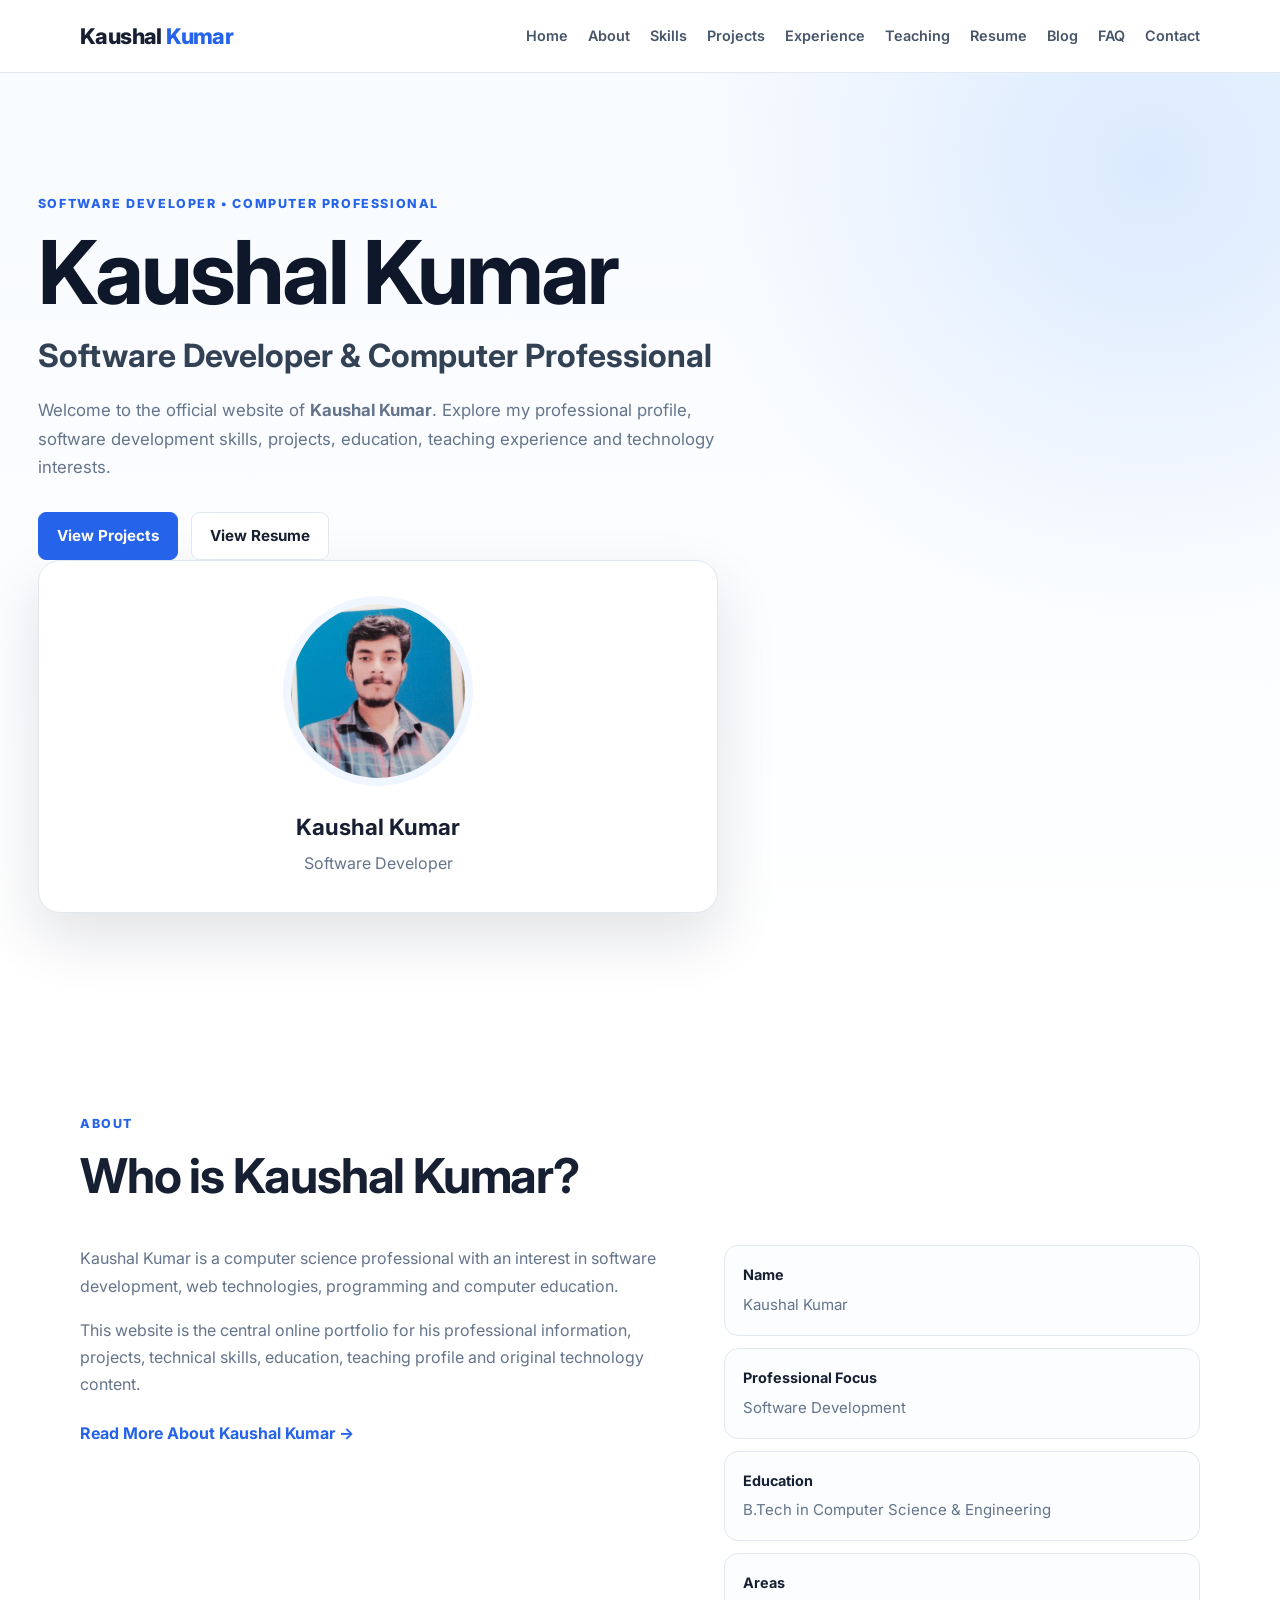
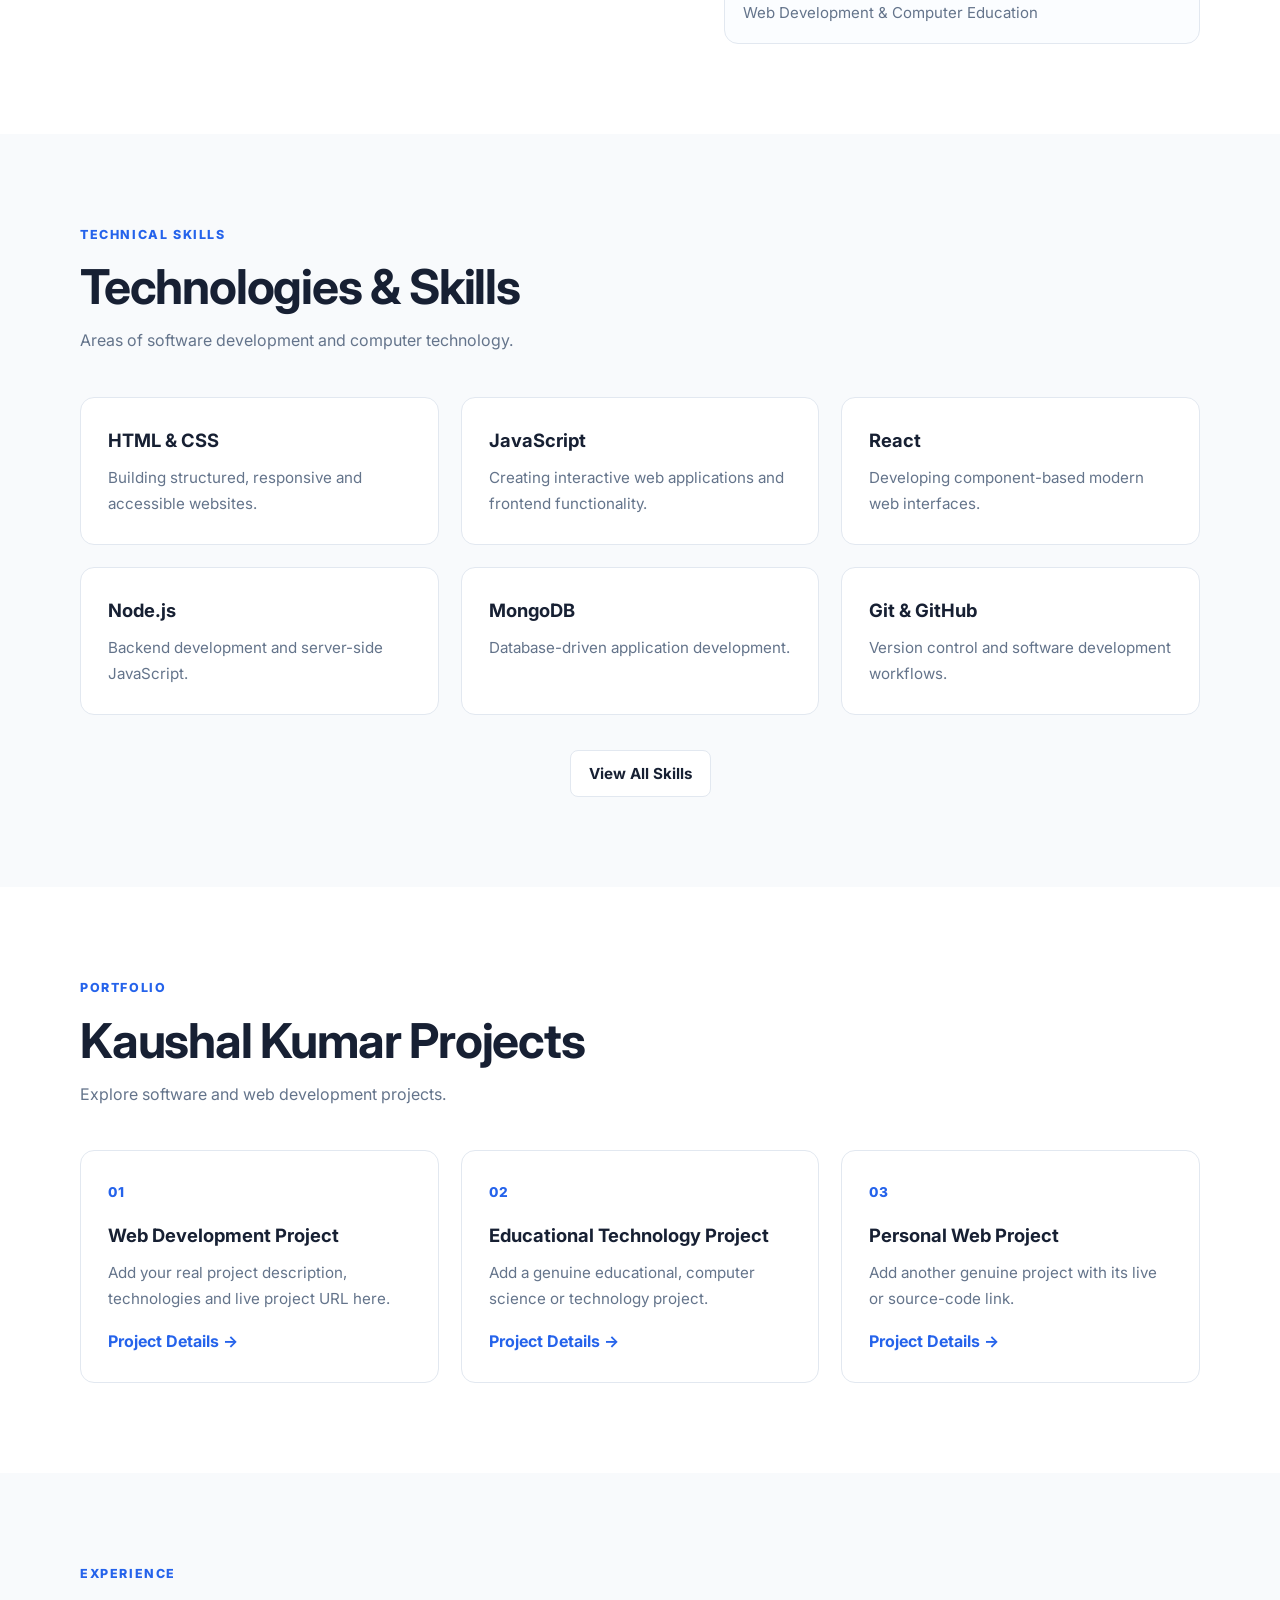
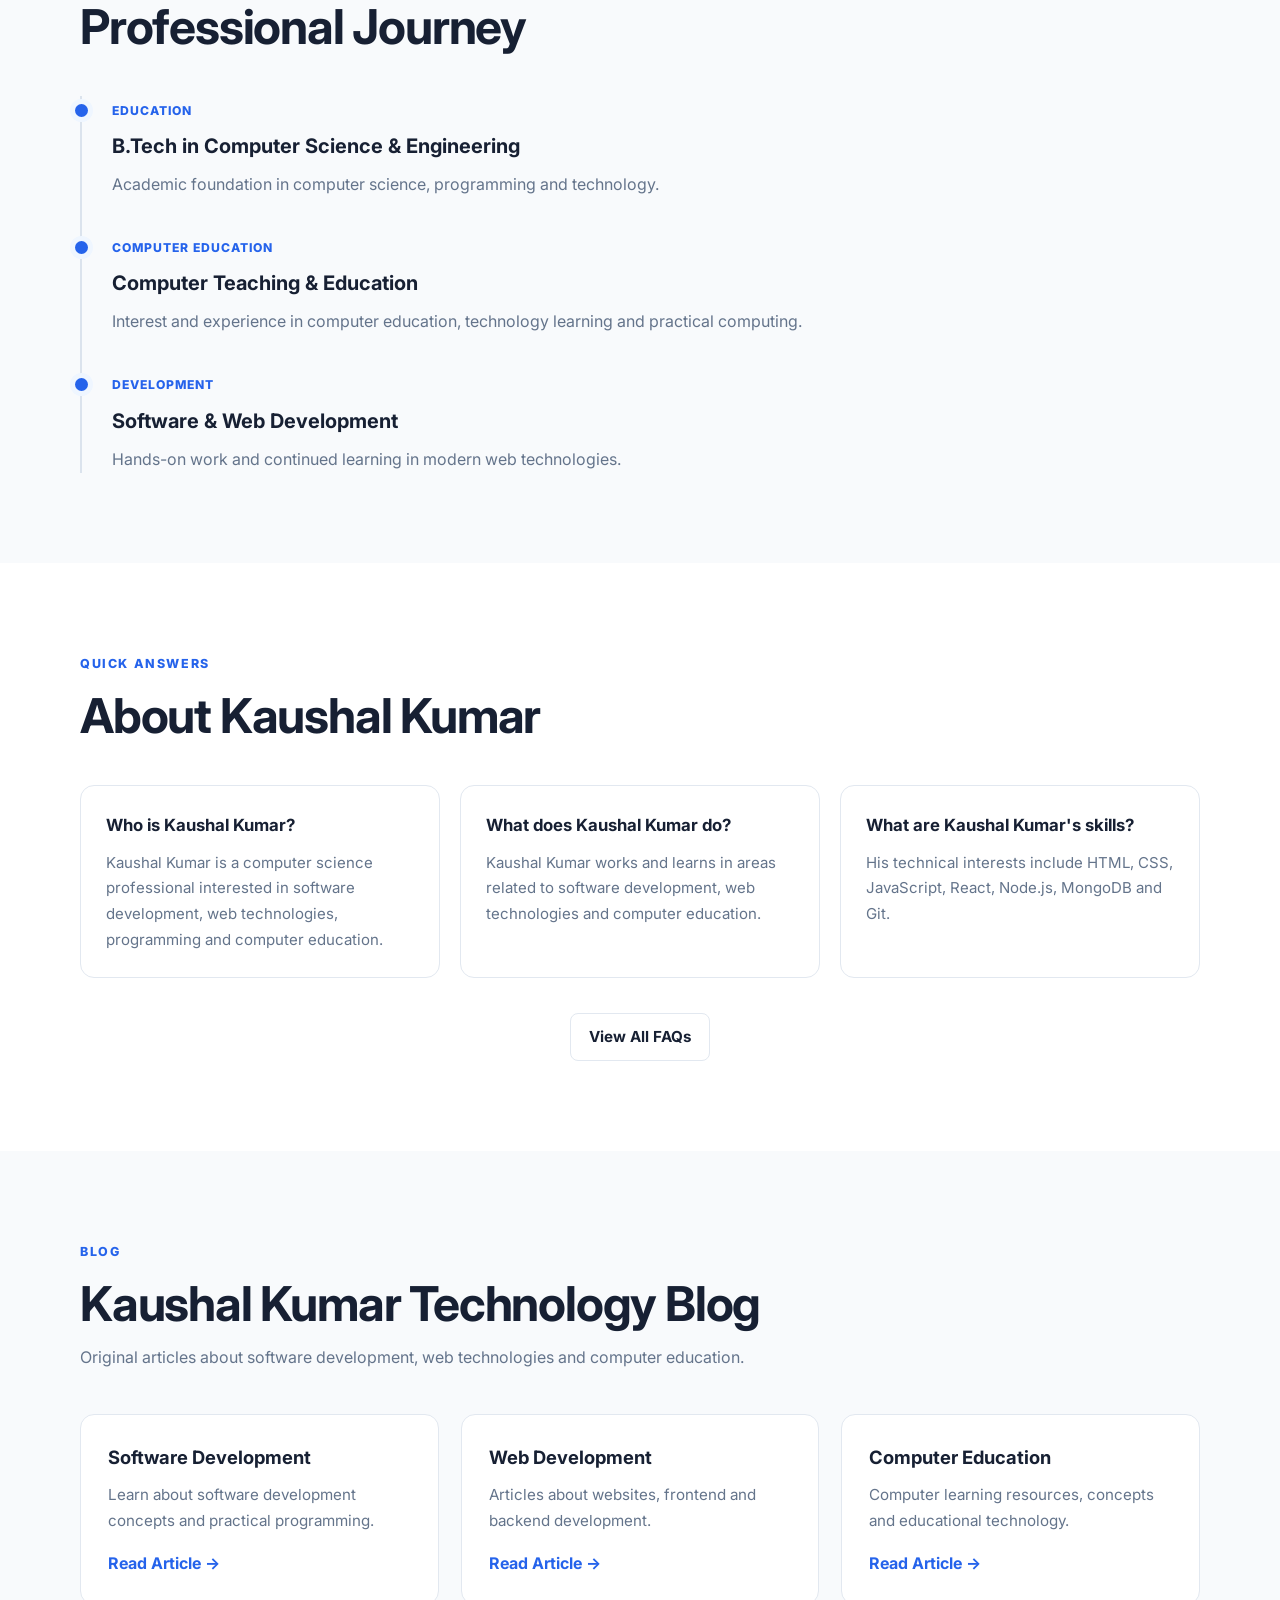
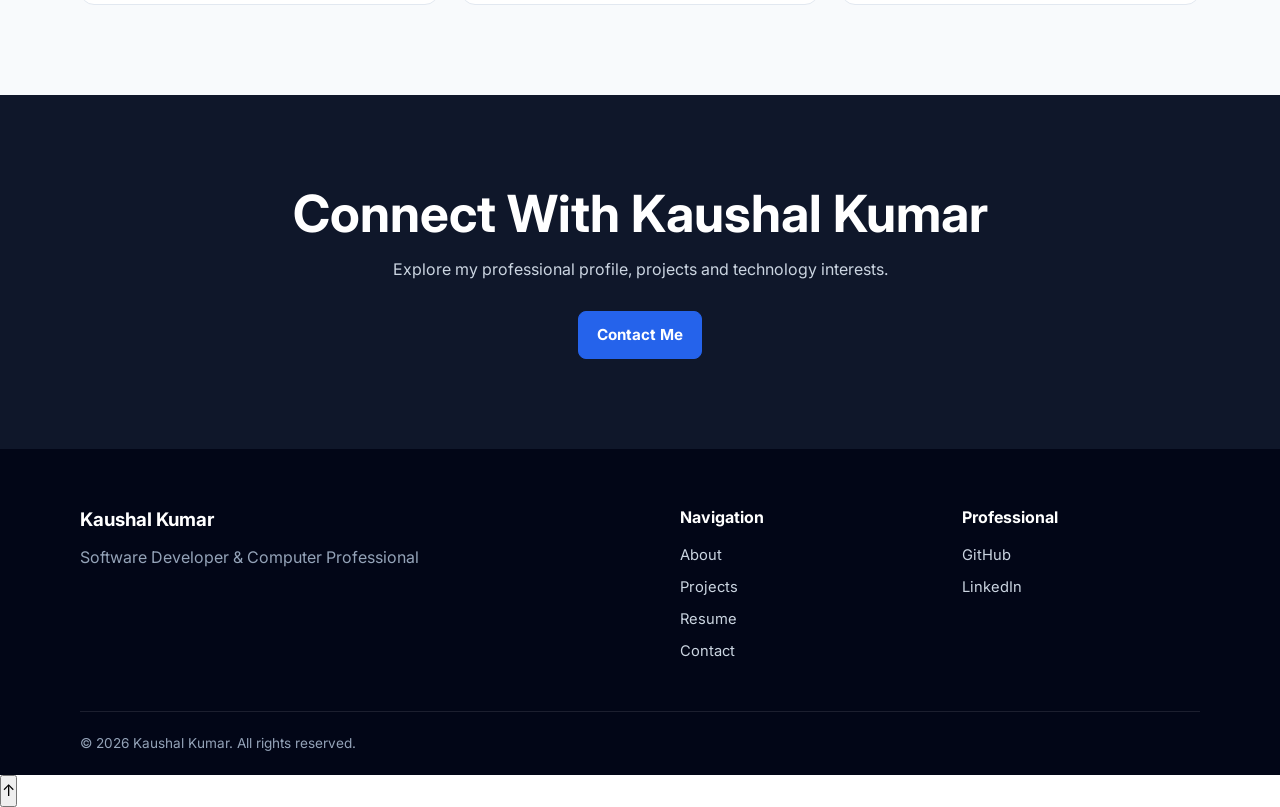
==== index.html @ ede991b3 "Updated project" ====
<!DOCTYPE html>
<html lang="en">

<head>

  <meta charset="UTF-8">

  <meta name="viewport"
        content="width=device-width, initial-scale=1.0">

  <title>
    Kaushal Kumar | Software Developer & Computer Professional
  </title>

  <meta
    name="description"
    content="Official website of Kaushal Kumar, a software developer and computer professional. Explore his profile, skills, projects, education, teaching experience and technology articles."
  >

  <meta
    name="author"
    content="Kaushal Kumar"
  >

  <meta
    name="robots"
    content="index, follow, max-image-preview:large, max-snippet:-1, max-video-preview:-1"
  >

  <!-- Replace with your real Netlify/custom domain -->
  <link
    rel="canonical"
    href="https://YOUR-DOMAIN.netlify.app/"
  >


  <!-- ==============================
       OPEN GRAPH
  =============================== -->

  <meta
    property="og:type"
    content="website"
  >

  <meta
    property="og:title"
    content="Kaushal Kumar | Software Developer"
  >

  <meta
    property="og:description"
    content="Official personal website and professional portfolio of Kaushal Kumar."
  >

  <meta
    property="og:url"
    content="https://YOUR-DOMAIN.netlify.app/"
  >

  <meta
    property="og:site_name"
    content="Kaushal Kumar"
  >

  <meta
    property="og:image"
    content="https://YOUR-DOMAIN.netlify.app/assets/images/og-image.webp"
  >

  <meta
    property="og:image:alt"
    content="Kaushal Kumar - Software Developer"
  >


  <!-- ==============================
       TWITTER / X
  =============================== -->

  <meta
    name="twitter:card"
    content="summary_large_image"
  >

  <meta
    name="twitter:title"
    content="Kaushal Kumar | Software Developer"
  >

  <meta
    name="twitter:description"
    content="Official website and portfolio of Kaushal Kumar."
  >

  <meta
    name="twitter:image"
    content="https://YOUR-DOMAIN.netlify.app/assets/images/og-image.webp"
  >


  <!-- ==============================
       FAVICON
  =============================== -->

  <link
    rel="icon"
    href="favicon.svg"
    type="image/svg+xml"
  >


  <!-- ==============================
       WEB MANIFEST
  =============================== -->

  <link
    rel="manifest"
    href="site.webmanifest"
  >


  <!-- ==============================
       FONT
  =============================== -->

  <link rel="preconnect"
        href="https://fonts.googleapis.com">

  <link rel="preconnect"
        href="https://fonts.gstatic.com"
        crossorigin>

  <link
    href="https://fonts.googleapis.com/css2?family=Inter:wght@400;500;600;700;800&display=swap"
    rel="stylesheet"
  >


  <!-- ==============================
       CSS
  =============================== -->

  <link
    rel="stylesheet"
    href="css/style.css"
  >

  <link
    rel="stylesheet"
    href="css/responsive.css"
  >


  <!-- =================================================
       PERSON STRUCTURED DATA
       SEO + ENTITY SIGNAL
  ================================================== -->

  <script type="application/ld+json">

  {
    "@context": "https://schema.org",

    "@type": "Person",

    "@id": "https://YOUR-DOMAIN.netlify.app/#person",

    "name": "Kaushal Kumar",

    "url": "https://YOUR-DOMAIN.netlify.app/",

    "jobTitle": "Software Developer",

    "description": "Kaushal Kumar is a software developer and computer professional interested in software development, web technologies, programming and computer education.",

    "knowsAbout": [
      "Software Development",
      "Web Development",
      "JavaScript",
      "React",
      "Node.js",
      "MongoDB",
      "Computer Science",
      "Computer Education"
    ],

    "sameAs": [
      "https://github.com/YOUR-GITHUB-USERNAME",
      "https://www.linkedin.com/in/YOUR-LINKEDIN-USERNAME/"
    ]

  }

  </script>


  <!-- =================================================
       WEBSITE STRUCTURED DATA
  ================================================== -->

  <script type="application/ld+json">

  {
    "@context": "https://schema.org",

    "@type": "WebSite",

    "@id": "https://YOUR-DOMAIN.netlify.app/#website",

    "name": "Kaushal Kumar",

    "url": "https://YOUR-DOMAIN.netlify.app/",

    "description": "Official personal website of Kaushal Kumar.",

    "publisher": {
      "@id": "https://YOUR-DOMAIN.netlify.app/#person"
    }

  }

  </script>


  <!-- =================================================
       PROFILE PAGE STRUCTURED DATA
  ================================================== -->

  <script type="application/ld+json">

  {
    "@context": "https://schema.org",

    "@type": "ProfilePage",

    "mainEntity": {
      "@id": "https://YOUR-DOMAIN.netlify.app/#person"
    },

    "name": "Kaushal Kumar - Official Profile",

    "url": "https://YOUR-DOMAIN.netlify.app/"

  }

  </script>

</head>


<body>


<!-- =================================================
     HEADER
================================================== -->

<header class="site-header">

  <div class="container">

    <nav class="navbar"
         aria-label="Main navigation">


      <a
        href="index.html"
        class="logo"
        aria-label="Kaushal Kumar Home"
      >

        Kaushal
        <span>Kumar</span>

      </a>


      <button
        class="menu-button"
        id="menuButton"
        aria-label="Open navigation menu"
        aria-expanded="false"
      >

        ☰

      </button>


      <ul
        class="nav-links"
        id="navLinks"
      >

        <li>
          <a href="index.html">
            Home
          </a>
        </li>

        <li>
          <a href="about.html">
            About
          </a>
        </li>

        <li>
          <a href="skills.html">
            Skills
          </a>
        </li>

        <li>
          <a href="projects.html">
            Projects
          </a>
        </li>

        <li>
          <a href="experience.html">
            Experience
          </a>
        </li>

        <li>
          <a href="teaching.html">
            Teaching
          </a>
        </li>

        <li>
          <a href="resume.html">
            Resume
          </a>
        </li>

        <li>
          <a href="blog.html">
            Blog
          </a>
        </li>

        <li>
          <a href="faq.html">
            FAQ
          </a>
        </li>

        <li>
          <a href="contact.html">
            Contact
          </a>
        </li>

      </ul>

    </nav>

  </div>

</header>



<main>


<!-- =================================================
     HERO
================================================== -->

<section
  class="hero"
  id="home"
>

  <div class="container hero-grid">


    <div class="hero-content">


      <p class="eyebrow">
        SOFTWARE DEVELOPER • COMPUTER PROFESSIONAL
      </p>


      <h1>
        Kaushal Kumar
      </h1>


      <h2>
        Software Developer & Computer Professional
      </h2>


      <p class="hero-description">

        Welcome to the official website of
        <strong>Kaushal Kumar</strong>.

        Explore my professional profile,
        software development skills,
        projects, education,
        teaching experience and technology interests.

      </p>


      <div class="hero-buttons">

        <a
          href="projects.html"
          class="btn btn-primary"
        >
          View Projects
        </a>


        <a
          href="resume.html"
          class="btn btn-secondary"
        >
          View Resume
        </a>

      </div>

    </div>



    <div class="profile-card">


      <div class="profile-image">

        
   

       <img
  src="/kaushal-kumar-portfolio/WhatsApp Image 2026-08-31 at 06.14.26 (1).jpeg"
  alt="Kaushal Kumar - Software Developer"
  width="400"
  height="400"
  loading="eager"
  decoding="async"
>


        <span>
          K
        </span>

      </div>


      <h3>
        Kaushal Kumar
      </h3>


      <p>
        Software Developer
      </p>


    </div>


  </div>

</section>



<!-- =================================================
     ABOUT SUMMARY
================================================== -->

<section class="section">

  <div class="container">


    <div class="section-heading">

      <p class="eyebrow">
        ABOUT
      </p>

      <h2>
        Who is Kaushal Kumar?
      </h2>

    </div>


    <div class="content-grid">


      <div>

        <p>

          Kaushal Kumar is a computer science professional
          with an interest in software development,
          web technologies, programming and computer education.

        </p>


        <p>

          This website is the central online portfolio
          for his professional information, projects,
          technical skills, education, teaching profile
          and original technology content.

        </p>


        <a
          href="about.html"
          class="text-link"
        >
          Read More About Kaushal Kumar →
        </a>

      </div>



      <div class="info-box">

        <div>
          <strong>Name</strong>
          <span>Kaushal Kumar</span>
        </div>


        <div>
          <strong>Professional Focus</strong>
          <span>Software Development</span>
        </div>


        <div>
          <strong>Education</strong>
          <span>B.Tech in Computer Science & Engineering</span>
        </div>


        <div>
          <strong>Areas</strong>
          <span>Web Development & Computer Education</span>
        </div>

      </div>


    </div>

  </div>

</section>



<!-- =================================================
     SKILLS
================================================== -->

<section
  class="section section-light"
  id="skills"
>

  <div class="container">


    <div class="section-heading">

      <p class="eyebrow">
        TECHNICAL SKILLS
      </p>

      <h2>
        Technologies & Skills
      </h2>

      <p>
        Areas of software development and computer technology.
      </p>

    </div>



    <div class="cards-grid">


      <article class="card">

        <h3>
          HTML & CSS
        </h3>

        <p>
          Building structured,
          responsive and accessible websites.
        </p>

      </article>


      <article class="card">

        <h3>
          JavaScript
        </h3>

        <p>
          Creating interactive web applications
          and frontend functionality.
        </p>

      </article>


      <article class="card">

        <h3>
          React
        </h3>

        <p>
          Developing component-based
          modern web interfaces.
        </p>

      </article>


      <article class="card">

        <h3>
          Node.js
        </h3>

        <p>
          Backend development and
          server-side JavaScript.
        </p>

      </article>


      <article class="card">

        <h3>
          MongoDB
        </h3>

        <p>
          Database-driven application
          development.
        </p>

      </article>


      <article class="card">

        <h3>
          Git & GitHub
        </h3>

        <p>
          Version control and
          software development workflows.
        </p>

      </article>


    </div>


    <div class="center-button">

      <a
        href="skills.html"
        class="btn btn-secondary"
      >
        View All Skills
      </a>

    </div>

  </div>

</section>



<!-- =================================================
     PROJECTS
================================================== -->

<section
  class="section"
  id="projects"
>

  <div class="container">


    <div class="section-heading">

      <p class="eyebrow">
        PORTFOLIO
      </p>

      <h2>
        Kaushal Kumar Projects
      </h2>

      <p>
        Explore software and web development projects.
      </p>

    </div>



    <div class="cards-grid">


      <article class="project-card">

        <span class="project-number">
          01
        </span>

        <h3>
          Web Development Project
        </h3>

        <p>
          Add your real project description,
          technologies and live project URL here.
        </p>

        <a href="projects.html">
          Project Details →
        </a>

      </article>


      <article class="project-card">

        <span class="project-number">
          02
        </span>

        <h3>
          Educational Technology Project
        </h3>

        <p>
          Add a genuine educational,
          computer science or technology project.
        </p>

        <a href="projects.html">
          Project Details →
        </a>

      </article>


      <article class="project-card">

        <span class="project-number">
          03
        </span>

        <h3>
          Personal Web Project
        </h3>

        <p>
          Add another genuine project
          with its live or source-code link.
        </p>

        <a href="projects.html">
          Project Details →
        </a>

      </article>


    </div>


  </div>

</section>



<!-- =================================================
     EXPERIENCE
================================================== -->

<section
  class="section section-light"
  id="experience"
>

  <div class="container">


    <div class="section-heading">

      <p class="eyebrow">
        EXPERIENCE
      </p>

      <h2>
        Professional Journey
      </h2>

    </div>


    <div class="timeline">


      <article class="timeline-item">

        <span>
          EDUCATION
        </span>

        <h3>
          B.Tech in Computer Science & Engineering
        </h3>

        <p>
          Academic foundation in computer science,
          programming and technology.
        </p>

      </article>


      <article class="timeline-item">

        <span>
          COMPUTER EDUCATION
        </span>

        <h3>
          Computer Teaching & Education
        </h3>

        <p>
          Interest and experience in computer education,
          technology learning and practical computing.
        </p>

      </article>


      <article class="timeline-item">

        <span>
          DEVELOPMENT
        </span>

        <h3>
          Software & Web Development
        </h3>

        <p>
          Hands-on work and continued learning
          in modern web technologies.
        </p>

      </article>


    </div>

  </div>

</section>



<!-- =================================================
     AEO QUESTIONS
================================================== -->

<section
  class="section"
  id="answers"
>

  <div class="container">


    <div class="section-heading">

      <p class="eyebrow">
        QUICK ANSWERS
      </p>

      <h2>
        About Kaushal Kumar
      </h2>

    </div>


    <div class="faq-preview">


      <article>

        <h3>
          Who is Kaushal Kumar?
        </h3>

        <p>
          Kaushal Kumar is a computer science professional
          interested in software development,
          web technologies, programming and computer education.
        </p>

      </article>


      <article>

        <h3>
          What does Kaushal Kumar do?
        </h3>

        <p>
          Kaushal Kumar works and learns in areas related
          to software development, web technologies
          and computer education.
        </p>

      </article>


      <article>

        <h3>
          What are Kaushal Kumar's skills?
        </h3>

        <p>
          His technical interests include HTML, CSS,
          JavaScript, React, Node.js, MongoDB and Git.
        </p>

      </article>


    </div>


    <div class="center-button">

      <a
        href="faq.html"
        class="btn btn-secondary"
      >
        View All FAQs
      </a>

    </div>

  </div>

</section>



<!-- =================================================
     BLOG
================================================== -->

<section
  class="section section-light"
>

  <div class="container">


    <div class="section-heading">

      <p class="eyebrow">
        BLOG
      </p>

      <h2>
        Kaushal Kumar Technology Blog
      </h2>

      <p>
        Original articles about software development,
        web technologies and computer education.
      </p>

    </div>


    <div class="cards-grid">


      <article class="card">

        <h3>
          Software Development
        </h3>

        <p>
          Learn about software development concepts
          and practical programming.
        </p>

        <a href="blog/software-development.html">
          Read Article →
        </a>

      </article>


      <article class="card">

        <h3>
          Web Development
        </h3>

        <p>
          Articles about websites,
          frontend and backend development.
        </p>

        <a href="blog/web-development.html">
          Read Article →
        </a>

      </article>


      <article class="card">

        <h3>
          Computer Education
        </h3>

        <p>
          Computer learning resources,
          concepts and educational technology.
        </p>

        <a href="blog/computer-education.html">
          Read Article →
        </a>

      </article>


    </div>

  </div>

</section>



<!-- =================================================
     CTA
================================================== -->

<section class="cta">

  <div class="container">

    <h2>
      Connect With Kaushal Kumar
    </h2>

    <p>
      Explore my professional profile,
      projects and technology interests.
    </p>

    <a
      href="contact.html"
      class="btn btn-primary"
    >
      Contact Me
    </a>

  </div>

</section>


</main>



<!-- =================================================
     FOOTER
================================================== -->

<footer class="site-footer">

  <div class="container footer-grid">


    <div>

      <h3>
        Kaushal Kumar
      </h3>

      <p>
        Software Developer & Computer Professional
      </p>

    </div>


    <div>

      <h4>
        Navigation
      </h4>

      <a href="about.html">
        About
      </a>

      <a href="projects.html">
        Projects
      </a>

      <a href="resume.html">
        Resume
      </a>

      <a href="contact.html">
        Contact
      </a>

    </div>


    <div>

      <h4>
        Professional
      </h4>

      <!-- Replace with real profiles -->

      <a
        href="https://github.com/YOUR-GITHUB-USERNAME"
        rel="me"
      >
        GitHub
      </a>

      <a
        href="https://www.linkedin.com/in/YOUR-LINKEDIN-USERNAME/"
        rel="me"
      >
        LinkedIn
      </a>

    </div>


  </div>


  <div class="container copyright">

    <p>
      © <span id="year"></span>
      Kaushal Kumar.
      All rights reserved.
    </p>

  </div>

</footer>



<!-- =================================================
     JAVASCRIPT
================================================== -->

<script src="js/main.js"></script>

</body>

</html>
---- css/style.css ----
/* ========================================================
   KAUSHAL KUMAR PERSONAL WEBSITE
   MAIN STYLESHEET
   SEO / AEO / GEO FRIENDLY
========================================================= */


/* =========================================================
   1. ROOT VARIABLES
========================================================= */

:root {

  --primary: #2563eb;
  --primary-dark: #1d4ed8;
  --primary-light: #eff6ff;

  --dark: #0f172a;
  --text: #172033;
  --text-light: #64748b;

  --white: #ffffff;
  --light: #f8fafc;
  --border: #e2e8f0;

  --success: #15803d;
  --danger: #dc2626;

  --radius-sm: 8px;
  --radius-md: 14px;
  --radius-lg: 22px;

  --shadow-sm:
    0 4px 15px rgba(15, 23, 42, 0.05);

  --shadow-md:
    0 12px 35px rgba(15, 23, 42, 0.08);

  --shadow-lg:
    0 25px 60px rgba(15, 23, 42, 0.12);

  --transition:
    all 0.25s ease;

}


/* =========================================================
   2. RESET
========================================================= */

*,
*::before,
*::after {
  margin: 0;
  padding: 0;
  box-sizing: border-box;
}


html {
  scroll-behavior: smooth;
  scroll-padding-top: 90px;
}


body {

  font-family:
    "Inter",
    Arial,
    Helvetica,
    sans-serif;

  color: var(--text);

  background: var(--white);

  line-height: 1.7;

  font-size: 16px;

  -webkit-font-smoothing: antialiased;

}


img {

  max-width: 100%;

  height: auto;

  display: block;

}


a {

  color: inherit;

  text-decoration: none;

  transition: var(--transition);

}


button,
input,
textarea,
select {

  font: inherit;

}


button {

  cursor: pointer;

}


ul,
ol {

  padding-left: 20px;

}


::selection {

  background: var(--primary);

  color: var(--white);

}


/* =========================================================
   3. ACCESSIBILITY
========================================================= */

:focus-visible {

  outline: 3px solid
    rgba(37, 99, 235, 0.35);

  outline-offset: 3px;

}


.skip-link {

  position: fixed;

  left: 15px;

  top: -100px;

  z-index: 9999;

  background: var(--dark);

  color: white;

  padding: 10px 15px;

  border-radius: 8px;

}


.skip-link:focus {

  top: 15px;

}


/* =========================================================
   4. COMMON CONTAINER
========================================================= */

.container {

  width: min(1120px, 92%);

  margin-left: auto;

  margin-right: auto;

}


/* =========================================================
   5. HEADER
========================================================= */

.site-header {

  position: sticky;

  top: 0;

  z-index: 1000;

  width: 100%;

  background:
    rgba(255, 255, 255, 0.94);

  backdrop-filter:
    blur(12px);

  -webkit-backdrop-filter:
    blur(12px);

  border-bottom:
    1px solid var(--border);

}


.navbar {

  min-height: 72px;

  display: flex;

  align-items: center;

  justify-content: space-between;

  gap: 25px;

}


.logo {

  font-size: 1.35rem;

  font-weight: 800;

  letter-spacing: -0.6px;

  white-space: nowrap;

}


.logo span {

  color: var(--primary);

}


.logo:hover {

  color: var(--primary);

}


/* =========================================================
   6. NAVIGATION
========================================================= */

.nav-links {

  list-style: none;

  display: flex;

  align-items: center;

  gap: 20px;

  padding: 0;

  margin: 0;

}


.nav-links li {

  margin: 0;

}


.nav-links a {

  color: #475569;

  font-size: 0.9rem;

  font-weight: 600;

  padding: 7px 0;

}


.nav-links a:hover {

  color: var(--primary);

}


/* =========================================================
   7. MOBILE MENU BUTTON
========================================================= */

.menu-button {

  display: none;

  border: 0;

  background: transparent;

  color: var(--dark);

  font-size: 1.6rem;

  line-height: 1;

  padding: 7px;

}


/* =========================================================
   8. HERO
========================================================= */

.hero {

  min-height: 78vh;

  padding:
    100px 0
    90px;

  display: grid;

  grid-template-columns:
    minmax(0, 1.25fr)
    minmax(280px, 0.75fr);

  align-items: center;

  gap: 70px;

  background:

    radial-gradient(
      circle at 90% 10%,
      #dbeafe 0,
      transparent 32%
    ),

    linear-gradient(
      180deg,
      #f8fbff 0%,
      #ffffff 100%
    );

}


.hero-content {

  max-width: 720px;

}


.eyebrow {

  color: var(--primary);

  font-size: 0.78rem;

  font-weight: 800;

  letter-spacing: 1.6px;

  text-transform: uppercase;

  margin-bottom: 14px;

}


.hero h1 {

  font-size:
    clamp(3rem, 7vw, 5.5rem);

  line-height: 1;

  letter-spacing: -3px;

  margin-bottom: 20px;

  color: var(--dark);

}


.hero h2 {

  font-size:
    clamp(1.35rem, 3vw, 2rem);

  line-height: 1.25;

  margin-bottom: 20px;

  color: #334155;

}


.hero-description {

  max-width: 700px;

  color: var(--text-light);

  font-size: 1.05rem;

}


.hero-buttons {

  display: flex;

  flex-wrap: wrap;

  gap: 13px;

  margin-top: 30px;

}


/* =========================================================
   9. PROFILE CARD
========================================================= */

.profile-card {

  padding: 35px;

  border-radius: var(--radius-lg);

  background: var(--white);

  border:
    1px solid var(--border);

  box-shadow: var(--shadow-lg);

  text-align: center;

}


.profile-image {

  width: 190px;

  height: 190px;

  margin:
    0 auto
    22px;

  border-radius: 50%;

  overflow: hidden;

  display: grid;

  place-items: center;

   background-image: url("/kaushal-kumar-portfolio/WhatsApp\ Image\ 2026-08-31\ at\ 06.14.26\ \(1\).jpeg");
  background-size: cover;
  background-position: center;
  background-repeat: no-repeat;
  color: var(--white);

  font-size: 5rem;

  font-weight: 800;

  border:
    8px solid
    var(--primary-light);

}


.profile-image img {

  width: 100%;

  height: 100%;

  object-fit: cover;

}


.profile-card h3 {

  font-size: 1.4rem;

  margin-bottom: 4px;

}


.profile-card p {

  color: var(--text-light);

}


/* =========================================================
   10. BUTTONS
========================================================= */

.btn {

  display: inline-flex;

  align-items: center;

  justify-content: center;

  min-height: 46px;

  padding:
    10px 18px;

  border:
    1px solid var(--border);

  border-radius:
    var(--radius-sm);

  font-weight: 700;

  font-size: 0.95rem;

  background: var(--white);

  color: var(--text);

}


.btn:hover {

  transform:
    translateY(-2px);

  box-shadow:
    var(--shadow-sm);

}


.btn-primary {

  background:
    var(--primary);

  border-color:
    var(--primary);

  color:
    var(--white);

}


.btn-primary:hover {

  background:
    var(--primary-dark);

  border-color:
    var(--primary-dark);

}


.btn-secondary:hover {

  color:
    var(--primary);

  border-color:
    var(--primary);

}


/* =========================================================
   11. SECTIONS
========================================================= */

.section {

  padding:
    90px 0;

}


.section-light {

  background:
    var(--light);

}


.section-heading {

  max-width:
    760px;

  margin-bottom:
    42px;

}


.section-heading h2 {

  font-size:
    clamp(2rem, 4vw, 3rem);

  line-height:
    1.15;

  letter-spacing:
    -1.2px;

  margin-bottom:
    13px;

}


.section-heading > p:not(.eyebrow) {

  color:
    var(--text-light);

}


/* =========================================================
   12. CONTENT GRID
========================================================= */

.content-grid {

  display: grid;

  grid-template-columns:
    1fr
    0.8fr;

  gap: 50px;

  align-items: start;

}


.content-grid > div:first-child p {

  color:
    var(--text-light);

  margin-bottom:
    17px;

}


.text-link {

  display:
    inline-block;

  color:
    var(--primary);

  font-weight:
    700;

  margin-top:
    5px;

}


.text-link:hover {

  color:
    var(--primary-dark);

}


/* =========================================================
   13. INFORMATION BOX
========================================================= */

.info-box {

  display:
    grid;

  gap:
    12px;

}


.info-box > div {

  padding:
    17px 18px;

  background:
    #fbfdff;

  border:
    1px solid var(--border);

  border-radius:
    var(--radius-md);

}


.info-box strong {

  display:
    block;

  font-size:
    0.9rem;

  margin-bottom:
    3px;

}


.info-box span {

  color:
    var(--text-light);

  font-size:
    0.94rem;

}


/* =========================================================
   14. CARDS
========================================================= */

.cards-grid {

  display:
    grid;

  grid-template-columns:
    repeat(3, 1fr);

  gap:
    22px;

}


.card,
.project-card {

  padding:
    27px;

  background:
    var(--white);

  border:
    1px solid var(--border);

  border-radius:
    var(--radius-md);

  transition:
    var(--transition);

}


.card:hover,
.project-card:hover {

  transform:
    translateY(-5px);

  box-shadow:
    var(--shadow-md);

  border-color:
    #cbd5e1;

}


.card h3,
.project-card h3 {

  margin-bottom:
    9px;

  font-size:
    1.15rem;

}


.card p,
.project-card p {

  color:
    var(--text-light);

  font-size:
    0.95rem;

}


.card a,
.project-card a {

  display:
    inline-block;

  margin-top:
    16px;

  color:
    var(--primary);

  font-weight:
    700;

}


/* =========================================================
   15. PROJECT CARDS
========================================================= */

.project-number {

  display:
    inline-block;

  margin-bottom:
    16px;

  color:
    var(--primary);

  font-size:
    0.85rem;

  font-weight:
    800;

  letter-spacing:
    1px;

}


/* =========================================================
   16. CENTER BUTTON
========================================================= */

.center-button {

  display:
    flex;

  justify-content:
    center;

  margin-top:
    35px;

}


/* =========================================================
   17. TIMELINE
========================================================= */

.timeline {

  position:
    relative;

  max-width:
    850px;

  padding-left:
    30px;

  border-left:
    2px solid #dbe3ed;

}


.timeline-item {

  position:
    relative;

  padding:
    0 0 35px;

}


.timeline-item:last-child {

  padding-bottom:
    0;

}


.timeline-item::before {

  content:
    "";

  position:
    absolute;

  width:
    13px;

  height:
    13px;

  left:
    -37px;

  top:
    8px;

  border-radius:
    50%;

  background:
    var(--primary);

  box-shadow:
    0 0 0 5px
    var(--primary-light);

}


.timeline-item span {

  display:
    inline-block;

  color:
    var(--primary);

  font-size:
    0.76rem;

  font-weight:
    800;

  letter-spacing:
    1px;

}


.timeline-item h3 {

  margin:
    6px 0 8px;

  font-size:
    1.25rem;

}


.timeline-item p {

  color:
    var(--text-light);

}


/* =========================================================
   18. AEO / FAQ PREVIEW
========================================================= */

.faq-preview {

  display:
    grid;

  grid-template-columns:
    repeat(3, 1fr);

  gap:
    20px;

}


.faq-preview article {

  padding:
    25px;

  border:
    1px solid var(--border);

  border-radius:
    var(--radius-md);

  background:
    var(--white);

}


.faq-preview h3 {

  font-size:
    1.05rem;

  margin-bottom:
    10px;

}


.faq-preview p {

  color:
    var(--text-light);

  font-size:
    0.94rem;

}


/* =========================================================
   19. PAGE HEADER
========================================================= */

.page-head {

  padding:
    90px 0 50px;

  max-width:
    850px;

}


.page-head h1 {

  font-size:
    clamp(2.5rem, 6vw, 4.3rem);

  line-height:
    1.05;

  letter-spacing:
    -2px;

  margin:
    7px 0 15px;

}


.page-head > p:not(.eyebrow) {

  color:
    var(--text-light);

  font-size:
    1.05rem;

}


/* =========================================================
   20. NARROW CONTENT
========================================================= */

.narrow {

  max-width:
    820px;

}


.narrow h2 {

  margin:
    35px 0 12px;

}


.narrow h2:first-child {

  margin-top:
    0;

}


.narrow p {

  color:
    var(--text-light);

  margin-bottom:
    18px;

}


.narrow ul {

  color:
    var(--text-light);

  margin-bottom:
    25px;

}


.narrow li {

  margin-bottom:
    7px;

}


/* =========================================================
   21. CTA
========================================================= */

.cta {

  padding:
    90px 20px;

  text-align:
    center;

  background:
    var(--dark);

  color:
    var(--white);

}


.cta h2 {

  font-size:
    clamp(2rem, 5vw, 3.2rem);

  line-height:
    1.1;

  margin-bottom:
    15px;

}


.cta p {

  max-width:
    650px;

  margin:
    0 auto 28px;

  color:
    #cbd5e1;

}


/* =========================================================
   22. CONTACT
========================================================= */

.contact-grid {

  display:
    grid;

  grid-template-columns:
    repeat(2, 1fr);

  gap:
    20px;

}


.contact-card {

  padding:
    25px;

  border:
    1px solid var(--border);

  border-radius:
    var(--radius-md);

}


.contact-card h3 {

  margin-bottom:
    7px;

}


.contact-card p {

  color:
    var(--text-light);

}


/* =========================================================
   23. BLOG
========================================================= */

.blog-grid {

  display:
    grid;

  grid-template-columns:
    repeat(3, 1fr);

  gap:
    22px;

}


.blog-card {

  overflow:
    hidden;

  border:
    1px solid var(--border);

  border-radius:
    var(--radius-md);

  background:
    var(--white);

  transition:
    var(--transition);

}


.blog-card:hover {

  transform:
    translateY(-5px);

  box-shadow:
    var(--shadow-md);

}


.blog-card-image {

  aspect-ratio:
    16 / 9;

  background:
    var(--primary-light);

}


.blog-card-image img {

  width:
    100%;

  height:
    100%;

  object-fit:
    cover;

}


.blog-card-content {

  padding:
    23px;

}


.blog-card h3 {

  margin-bottom:
    8px;

}


.blog-card p {

  color:
    var(--text-light);

  font-size:
    0.94rem;

}


/* =========================================================
   24. ARTICLE
========================================================= */

.article {

  max-width:
    820px;

  margin:
    0 auto;

  padding:
    50px 0 90px;

}


.article h1 {

  font-size:
    clamp(2.3rem, 5vw, 4rem);

  line-height:
    1.1;

  letter-spacing:
    -1.5px;

  margin-bottom:
    20px;

}


.article h2 {

  margin:
    40px 0 12px;

  font-size:
    1.7rem;

}


.article h3 {

  margin:
    30px 0 10px;

}


.article p {

  color:
    #475569;

  margin-bottom:
    18px;

}


.article ul,
.article ol {

  color:
    #475569;

  margin-bottom:
    20px;

}


.article li {

  margin-bottom:
    7px;

}


/* =========================================================
   25. FOOTER
========================================================= */

.site-footer {

  padding:
    55px 0 20px;

  background:
    #020617;

  color:
    white;

}


.footer-grid {

  display:
    grid;

  grid-template-columns:
    1.4fr
    0.6fr
    0.6fr;

  gap:
    45px;

  padding-bottom:
    40px;

}


.footer-grid h3 {

  margin-bottom:
    8px;

}


.footer-grid h4 {

  margin-bottom:
    12px;

}


.footer-grid p {

  color:
    #94a3b8;

}


.footer-grid a {

  display:
    block;

  width:
    fit-content;

  color:
    #cbd5e1;

  margin-bottom:
    7px;

  font-size:
    0.92rem;

}


.footer-grid a:hover {

  color:
    white;

}


.copyright {

  border-top:
    1px solid
    rgba(255,255,255,.1);

  padding-top:
    20px;

}


.copyright p {

  color:
    #94a3b8;

  font-size:
    0.85rem;

}


/* =========================================================
   26. ERROR PAGE
========================================================= */

.error-page {

  min-height:
    70vh;

  display:
    grid;

  place-items:
    center;

  text-align:
    center;

}


.error-page h1 {

  font-size:
    clamp(5rem, 15vw, 10rem);

  line-height:
    1;

  color:
    var(--primary);

}


.error-page h2 {

  margin:
    15px 0;

}


.error-page p {

  color:
    var(--text-light);

  margin-bottom:
    25px;

}


/* =========================================================
   27. RESPONSIVE — TABLET
========================================================= */

@media (max-width: 1000px) {

  .nav-links {

    gap:
      13px;

  }


  .nav-links a {

    font-size:
      0.84rem;

  }


  .hero {

    gap:
      40px;

  }


  .cards-grid {

    grid-template-columns:
      repeat(2, 1fr);

  }


  .faq-preview {

    grid-template-columns:
      repeat(2, 1fr);

  }


  .blog-grid {

    grid-template-columns:
      repeat(2, 1fr);

  }

}


/* =========================================================
   28. RESPONSIVE — MOBILE NAV
========================================================= */

@media (max-width: 820px) {

  .menu-button {

    display:
      block;

  }


  .nav-links {

    position:
      absolute;

    top:
      72px;

    left:
      0;

    right:
      0;

    display:
      none;

    flex-direction:
      column;

    align-items:
      flex-start;

    gap:
      0;

    padding:
      12px 4% 20px;

    background:
      white;

    border-bottom:
      1px solid var(--border);

    box-shadow:
      var(--shadow-md);

  }


  .nav-links.active {

    display:
      flex;

  }


  .nav-links li {

    width:
      100%;

  }


  .nav-links a {

    display:
      block;

    width:
      100%;

    padding:
      11px 0;

  }


  .hero {

    grid-template-columns:
      1fr;

    text-align:
      center;

    padding:
      75px 0;

  }


  .hero-content {

    margin:
      auto;

  }


  .hero-buttons {

    justify-content:
      center;

  }


  .profile-card {

    width:
      min(100%, 360px);

    margin:
      auto;

  }


  .content-grid {

    grid-template-columns:
      1fr;

  }


  .footer-grid {

    grid-template-columns:
      1fr 1fr;

  }

}


/* =========================================================
   29. RESPONSIVE — SMALL MOBILE
========================================================= */

@media (max-width: 600px) {

  .container {

    width:
      90%;

  }


  .hero {

    min-height:
      auto;

    padding:
      65px 0;

  }


  .hero h1 {

    letter-spacing:
      -2px;

  }


  .profile-image {

    width:
      155px;

    height:
      155px;

    font-size:
      4rem;

  }


  .section {

    padding:
      65px 0;

  }


  .cards-grid,
  .faq-preview,
  .blog-grid,
  .contact-grid {

    grid-template-columns:
      1fr;

  }


  .footer-grid {

    grid-template-columns:
      1fr;

    gap:
      28px;

  }


  .page-head {

    padding:
      65px 0 35px;

  }


  .article {

    padding:
      35px 0 65px;

  }


  .btn {

    width:
      100%;

  }


  .hero-buttons {

    width:
      100%;

  }

}


/* =========================================================
   30. REDUCED MOTION
========================================================= */

@media (prefers-reduced-motion: reduce) {

  html {

    scroll-behavior:
      auto;

  }


  *,
  *::before,
  *::after {

    animation-duration:
      0.01ms !important;

    animation-iteration-count:
      1 !important;

    transition-duration:
      0.01ms !important;

  }

}
---- css/responsive.css ----
/* =========================================================
   KAUSHAL KUMAR WEBSITE
   RESPONSIVE CSS
   MOBILE / TABLET / DESKTOP
========================================================= */


/* =========================================================
   LARGE DESKTOP
========================================================= */

@media (min-width: 1200px) {

  .container {
    width: min(1120px, 90%);
  }

  .hero {
    padding-top: 120px;
    padding-bottom: 110px;
  }

}


/* =========================================================
   TABLET
========================================================= */

@media (max-width: 1100px) {

  .container {
    width: 92%;
  }

  .nav-links {
    gap: 14px;
  }

  .nav-links a {
    font-size: 0.84rem;
  }

  .hero {
    grid-template-columns: 1fr 0.75fr;
    gap: 40px;
  }

  .cards-grid {
    grid-template-columns: repeat(2, 1fr);
  }

  .faq-preview {
    grid-template-columns: repeat(2, 1fr);
  }

  .blog-grid {
    grid-template-columns: repeat(2, 1fr);
  }

}


/* =========================================================
   TABLET / SMALL LAPTOP
========================================================= */

@media (max-width: 900px) {

  .navbar {
    min-height: 68px;
  }

  .hero {
    padding: 80px 0;
    gap: 35px;
  }

  .hero h1 {
    font-size: clamp(2.8rem, 8vw, 4.5rem);
  }

  .profile-card {
    padding: 28px;
  }

  .profile-image {
    width: 170px;
    height: 170px;
  }

  .section {
    padding: 75px 0;
  }

  .content-grid {
    grid-template-columns: 1fr;
    gap: 35px;
  }

  .info-box {
    max-width: 700px;
  }

  .footer-grid {
    grid-template-columns: 1.2fr 0.8fr 0.8fr;
  }

}


/* =========================================================
   MOBILE NAVIGATION
========================================================= */

@media (max-width: 820px) {

  .site-header {
    position: sticky;
    top: 0;
  }

  .navbar {
    min-height: 68px;
    position: relative;
  }

  .menu-button {
    display: flex;
    align-items: center;
    justify-content: center;
  }

  .nav-links {

    position: absolute;

    top: 68px;
    left: 0;
    right: 0;

    display: none;

    flex-direction: column;

    align-items: flex-start;

    gap: 0;

    padding: 12px 5% 20px;

    background: #ffffff;

    border-bottom: 1px solid #e2e8f0;

    box-shadow:
      0 15px 35px rgba(15, 23, 42, 0.08);

  }

  .nav-links.active {
    display: flex;
  }

  .nav-links li {
    width: 100%;
  }

  .nav-links a {

    display: block;

    width: 100%;

    padding: 10px 0;

    font-size: 0.95rem;

  }

}


/* =========================================================
   MOBILE HERO
========================================================= */

@media (max-width: 768px) {

  .container {
    width: 90%;
  }

  .hero {

    min-height: auto;

    grid-template-columns: 1fr;

    text-align: center;

    padding:
      70px 0
      65px;

  }

  .hero-content {
    max-width: 700px;
    margin: auto;
  }

  .hero h1 {

    font-size:
      clamp(2.8rem, 13vw, 4.2rem);

    letter-spacing:
      -2px;

  }

  .hero h2 {

    font-size:
      1.35rem;

  }

  .hero-description {

    font-size:
      0.98rem;

  }

  .hero-buttons {

    justify-content:
      center;

  }

  .profile-card {

    width:
      min(100%, 360px);

    margin:
      10px auto 0;

  }

}


/* =========================================================
   MOBILE CONTENT
========================================================= */

@media (max-width: 700px) {

  .section {
    padding: 65px 0;
  }

  .section-heading {
    margin-bottom: 30px;
  }

  .section-heading h2 {

    font-size:
      clamp(1.9rem, 8vw, 2.5rem);

  }

  .cards-grid {

    grid-template-columns:
      1fr;

    gap:
      16px;

  }

  .faq-preview {

    grid-template-columns:
      1fr;

    gap:
      16px;

  }

  .blog-grid {

    grid-template-columns:
      1fr;

  }

  .contact-grid {

    grid-template-columns:
      1fr;

  }

  .card,
  .project-card {

    padding:
      22px;

  }

}


/* =========================================================
   MOBILE PAGE HEADER
========================================================= */

@media (max-width: 600px) {

  .page-head {

    padding:
      60px 0
      35px;

  }

  .page-head h1 {

    font-size:
      clamp(2.4rem, 11vw, 3.5rem);

    letter-spacing:
      -1.5px;

  }

  .page-head > p:not(.eyebrow) {

    font-size:
      0.98rem;

  }

}


/* =========================================================
   SMALL MOBILE
========================================================= */

@media (max-width: 480px) {

  body {
    font-size: 15px;
  }

  .container {
    width: 90%;
  }

  .logo {
    font-size: 1.15rem;
  }

  .hero {

    padding:
      60px 0;

  }

  .hero h1 {

    font-size:
      2.8rem;

  }

  .hero h2 {

    font-size:
      1.2rem;

  }

  .hero-description {

    font-size:
      0.94rem;

  }

  .hero-buttons {

    flex-direction:
      column;

    width:
      100%;

  }

  .hero-buttons .btn {

    width:
      100%;

  }

  .profile-card {

    padding:
      22px;

  }

  .profile-image {

    width:
      145px;

    height:
      145px;

    font-size:
      3.8rem;

  }

  .section {

    padding:
      55px 0;

  }

  .section-heading h2 {

    font-size:
      2rem;

  }

  .page-head {

    padding:
      55px 0
      30px;

  }

  .page-head h1 {

    font-size:
      2.5rem;

  }

  .btn {

    width:
      100%;

  }

  .timeline {

    padding-left:
      25px;

  }

  .timeline-item::before {

    left:
      -32px;

  }

  .footer-grid {

    grid-template-columns:
      1fr;

    gap:
      28px;

  }

}


/* =========================================================
   VERY SMALL DEVICES
========================================================= */

@media (max-width: 360px) {

  .container {
    width: 92%;
  }

  .hero h1 {
    font-size: 2.45rem;
  }

  .hero h2 {
    font-size: 1.1rem;
  }

  .profile-image {
    width: 130px;
    height: 130px;
    font-size: 3.3rem;
  }

  .card,
  .project-card {
    padding: 18px;
  }

}


/* =========================================================
   LANDSCAPE MOBILE
========================================================= */

@media (max-height: 500px) and (orientation: landscape) {

  .hero {
    min-height: auto;
    padding: 50px 0;
  }

  .profile-image {
    width: 130px;
    height: 130px;
  }

}


/* =========================================================
   PRINT
========================================================= */

@media print {

  .site-header,
  .menu-button,
  .hero-buttons,
  .site-footer,
  .cta {
    display: none !important;
  }

  body {
    background: #ffffff;
    color: #000000;
  }

  .container {
    width: 100%;
  }

  .section {
    padding: 20px 0;
  }

  a {
    color: #000000;
    text-decoration: underline;
  }

}
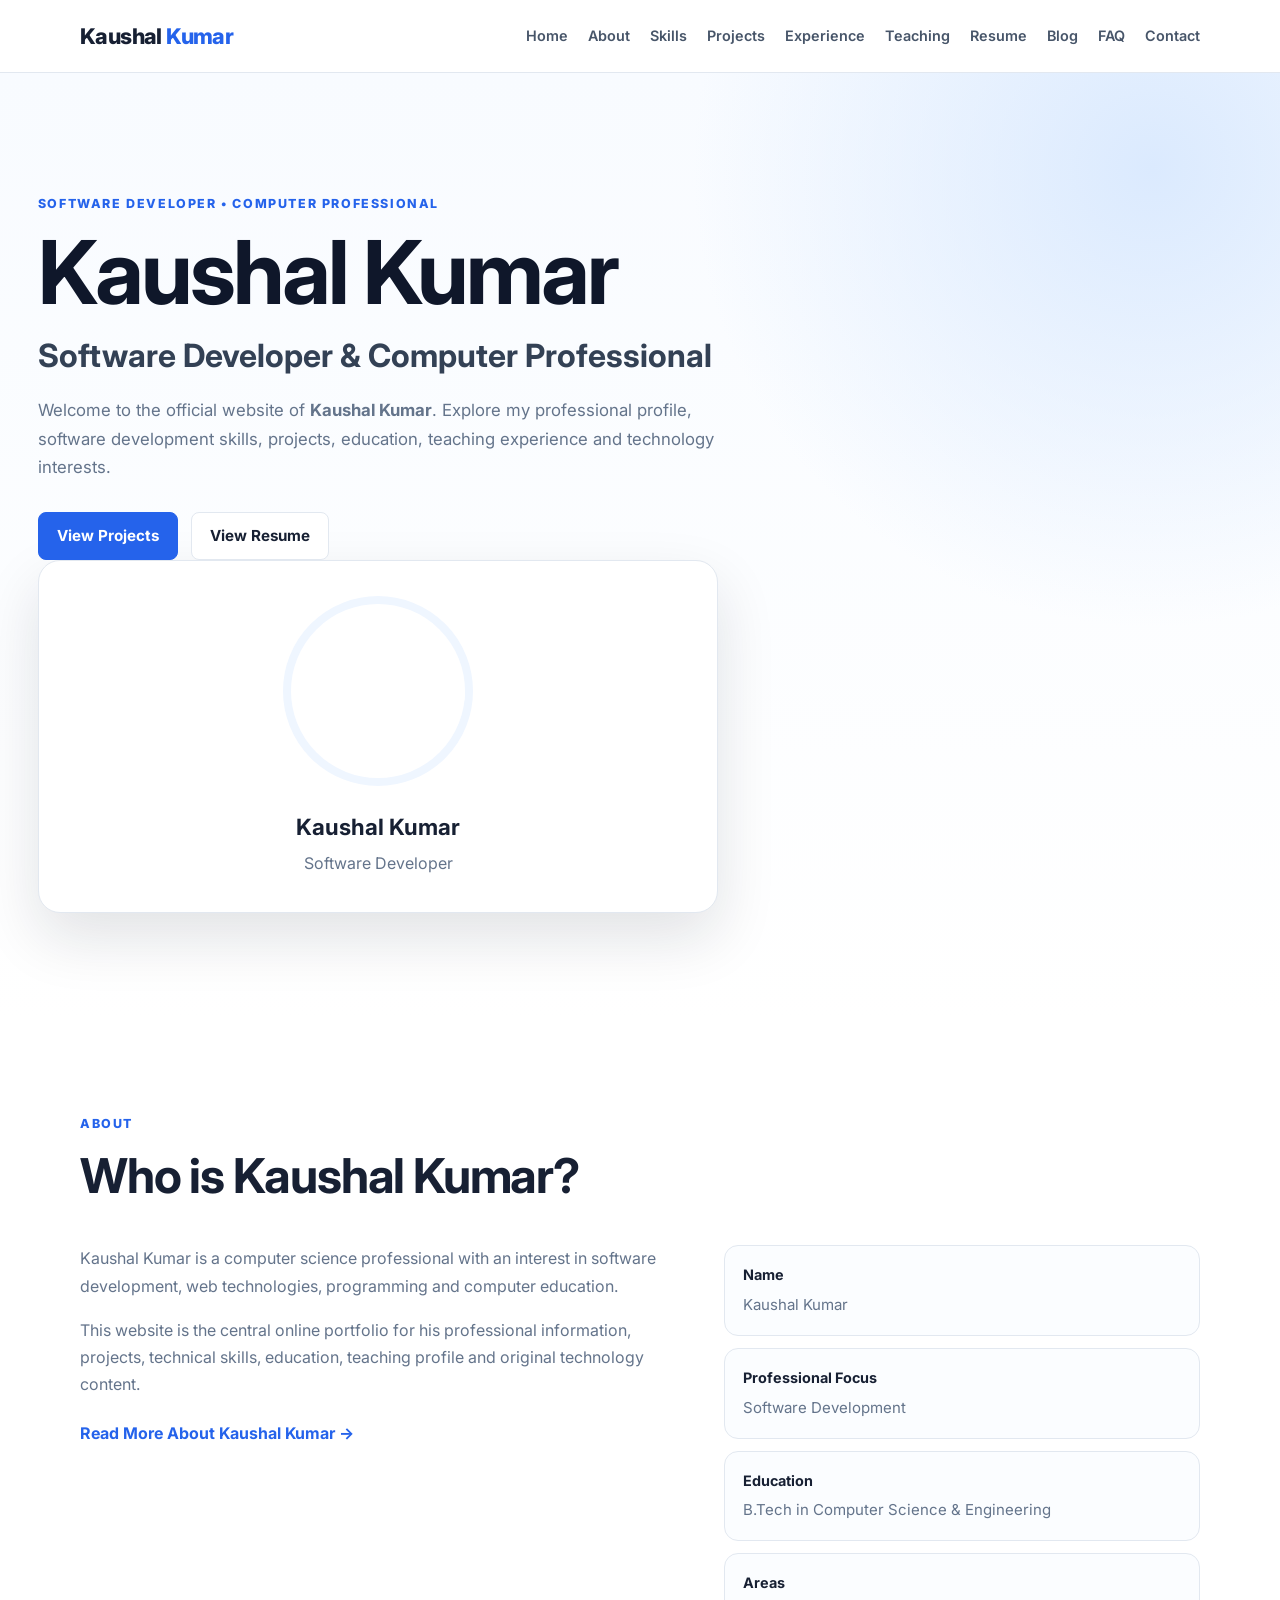
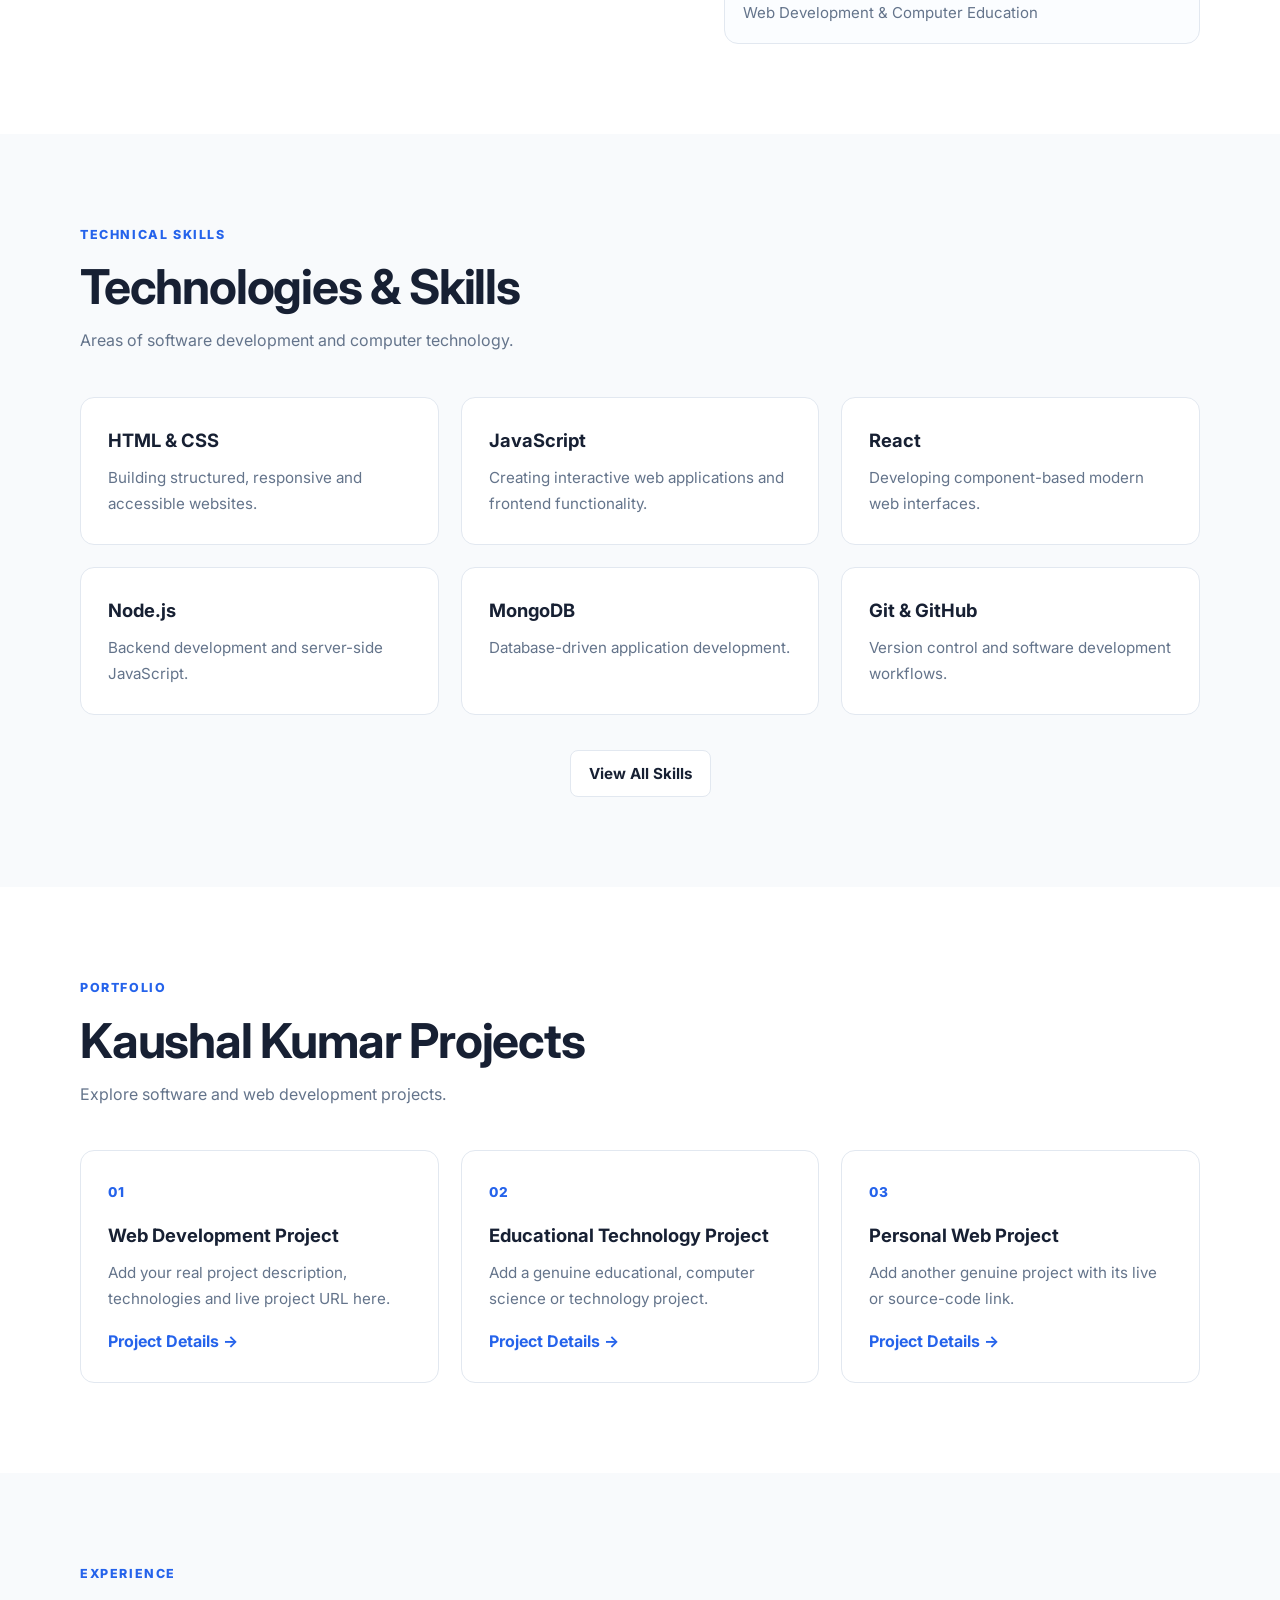
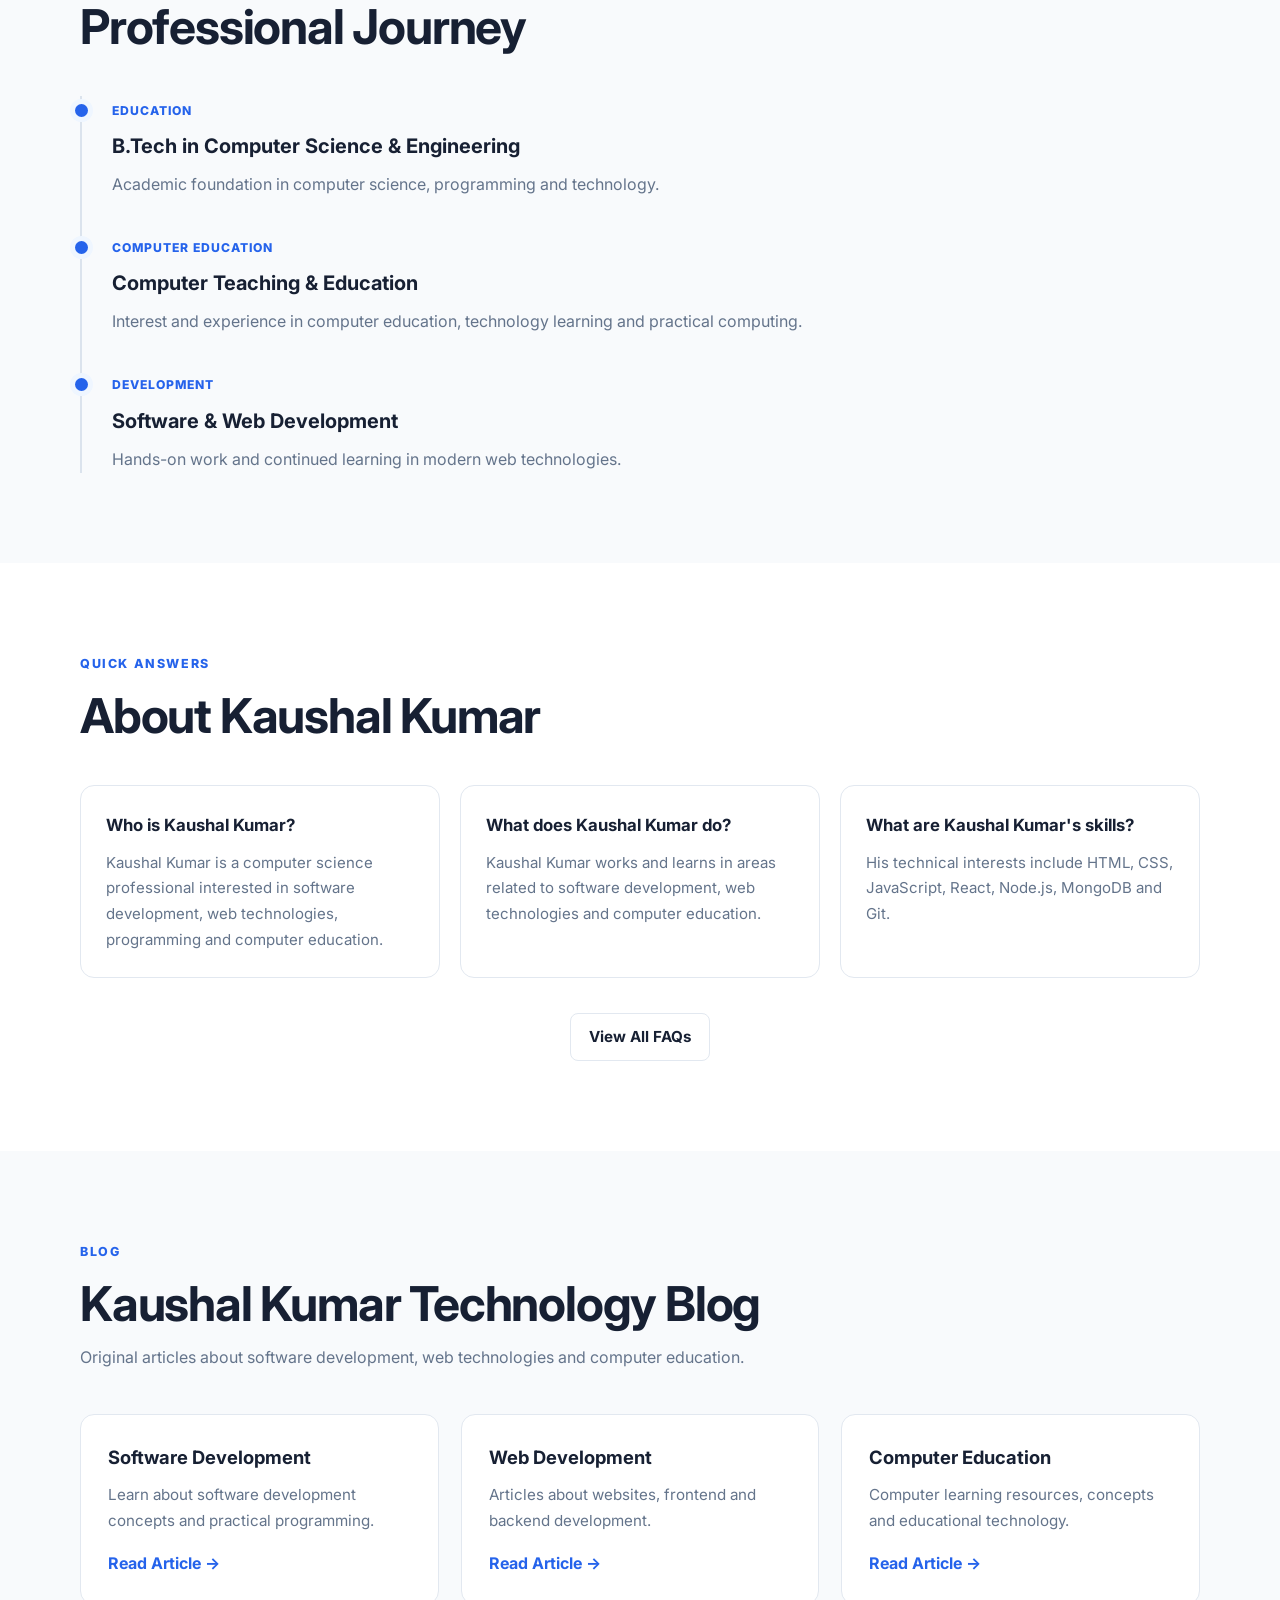
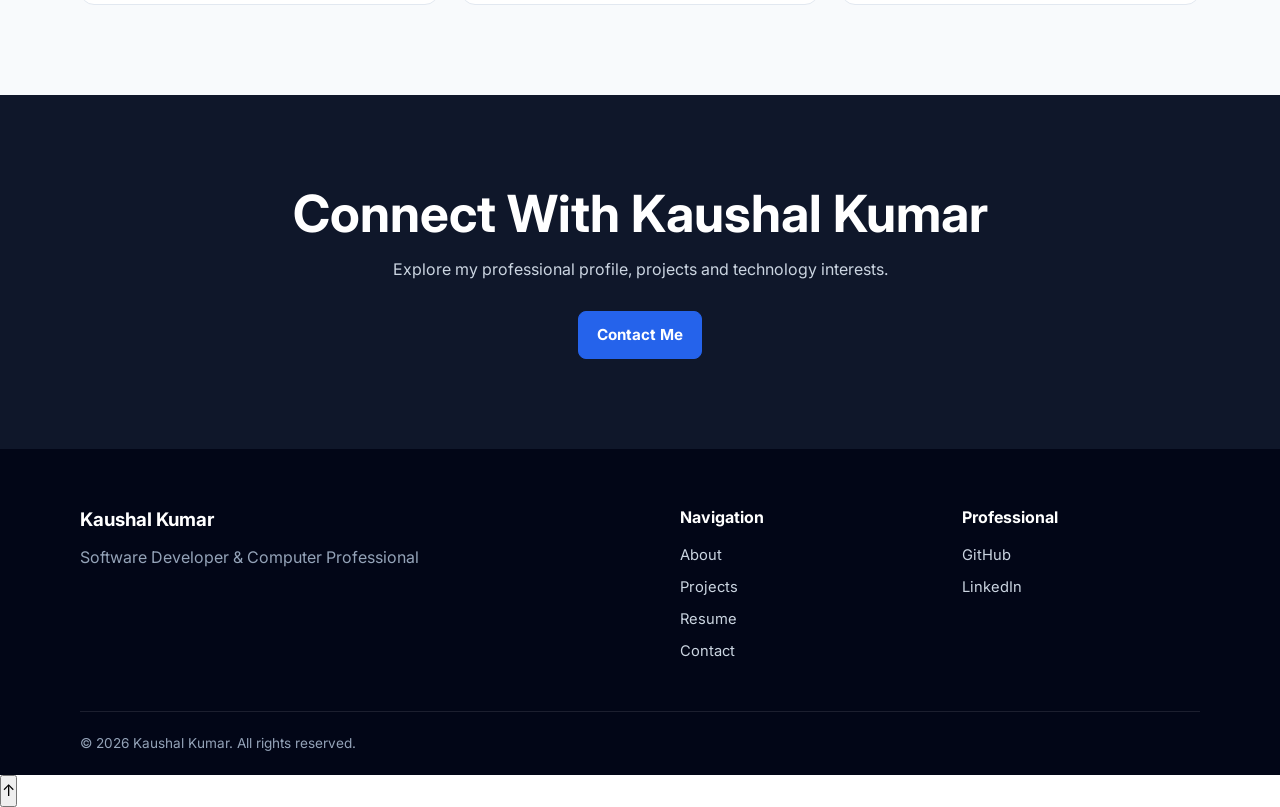
==== commit 1313f359: "Merge remote repository" ====
--- a/index.html
+++ b/index.html
@@ -5,7 +5,7 @@
 <head>
 
   <meta charset="UTF-8">
-
+<meta name="google-site-verification" content="4ZKNh5twACsH8TSF-R0Fypbp65fZlBvnbhLqRTcwG6A" />
   <meta name="viewport"
         content="width=device-width, initial-scale=1.0">
 
